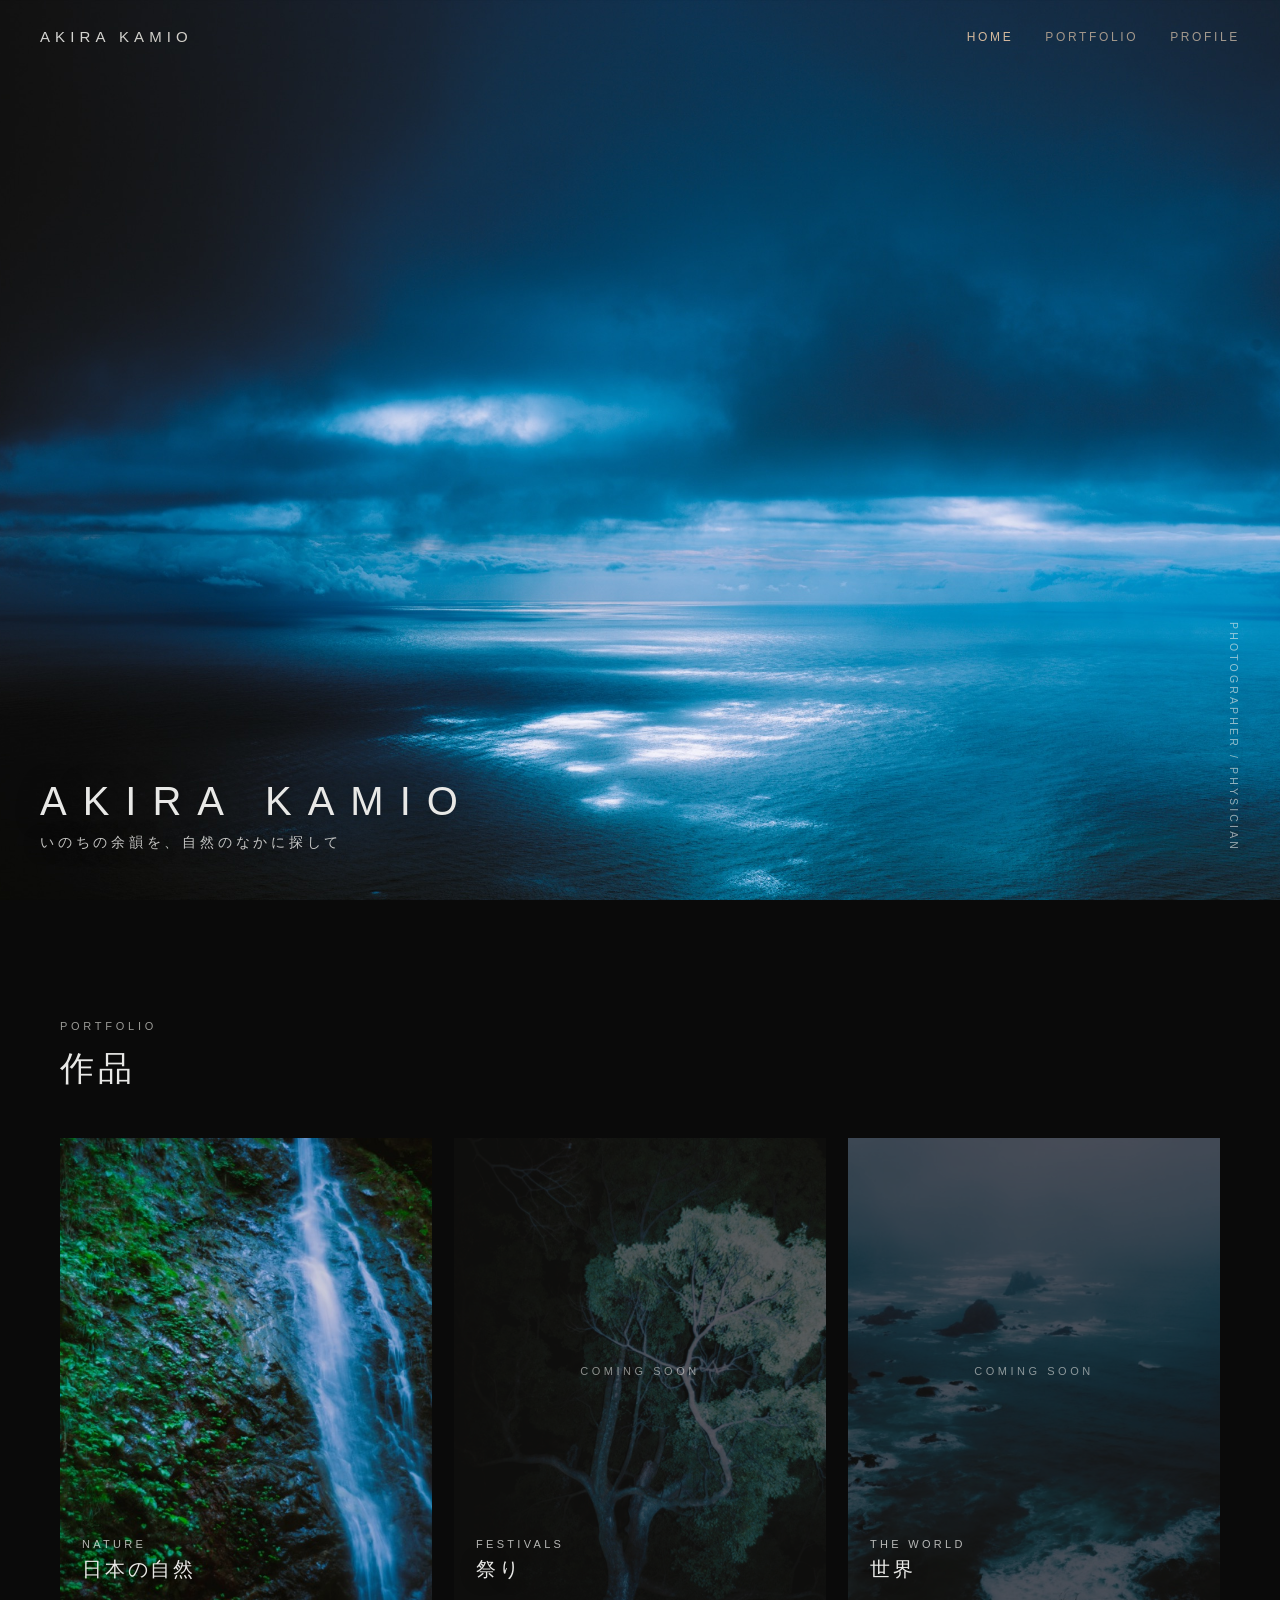
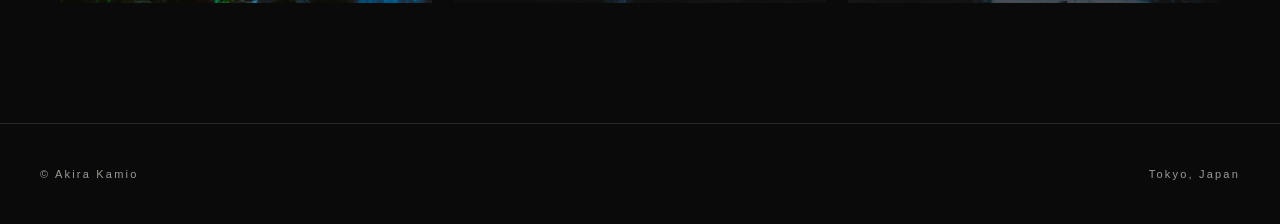
==== index.html @ 3ce9a60b "Initial portfolio site: home slideshow, nature gallery (30 works), profile Co-Authored-By: Claude Fa" ====
<!DOCTYPE html>
<html lang="ja">
<head>
<meta charset="UTF-8">
<meta name="viewport" content="width=device-width, initial-scale=1.0">
<title>AKIRA KAMIO | Photographer</title>
<meta name="description" content="神尾友彬 — 医師として生死の境界に立ち会いながら、日本の自然観と死生観を撮る写真家。">
<link rel="stylesheet" href="css/style.css">
</head>
<body>

<header class="site-header">
  <a class="brand" href="index.html">Akira Kamio</a>
  <nav class="nav">
    <a href="index.html" class="active">Home</a>
    <a href="portfolio.html">Portfolio</a>
    <a href="profile.html">Profile</a>
  </nav>
</header>

<!-- 大画面スクロール(スライドショー) -->
<section class="hero">
  <div class="hero-slide" style="background-image:url('images/nature/full/nature-04.jpg')"></div>
  <div class="hero-slide" style="background-image:url('images/nature/full/nature-06.jpg')"></div>
  <div class="hero-slide" style="background-image:url('images/nature/full/nature-08.jpg')"></div>
  <div class="hero-slide" style="background-image:url('images/nature/full/nature-28.jpg')"></div>
  <div class="hero-slide" style="background-image:url('images/nature/full/nature-02.jpg')"></div>
  <div class="hero-slide" style="background-image:url('images/nature/full/nature-12.jpg')"></div>

  <div class="hero-title">
    <h1>Akira Kamio</h1>
    <p>いのちの余韻を、自然のなかに探して</p>
  </div>
  <div class="hero-scrollhint">Photographer / Physician</div>
</section>

<section class="section">
  <p class="section-label">Portfolio</p>
  <h2 class="section-title">作品</h2>

  <div class="cat-grid">
    <a class="cat-card" href="nature.html">
      <img src="images/nature/thumb/nature-16.jpg" alt="日本の自然">
      <div class="cat-name"><span>Nature</span><strong>日本の自然</strong></div>
    </a>
    <div class="cat-card soon">
      <img src="images/nature/thumb/nature-23.jpg" alt="祭り">
      <div class="cat-name"><span>Festivals</span><strong>祭り</strong></div>
      <div class="cat-soon">Coming Soon</div>
    </div>
    <div class="cat-card soon">
      <img src="images/nature/thumb/nature-07.jpg" alt="世界">
      <div class="cat-name"><span>The World</span><strong>世界</strong></div>
      <div class="cat-soon">Coming Soon</div>
    </div>
  </div>
</section>

<footer class="site-footer">
  <span>© Akira Kamio</span>
  <span>Tokyo, Japan</span>
</footer>

<script src="js/main.js"></script>
</body>
</html>
---- css/style.css ----
/* ============================================
   AKIRA KAMIO — Photographer Portfolio
   black / minimal / photo-first
   ============================================ */

:root {
  --bg: #0a0a0a;
  --bg-soft: #111111;
  --text: #e8e8e6;
  --text-dim: #9a9a96;
  --line: #2a2a2a;
  --accent: #7fa8b8;
  --serif: "Hiragino Mincho ProN", "Yu Mincho", "Noto Serif JP", serif;
  --sans: "Helvetica Neue", Helvetica, "Hiragino Kaku Gothic ProN", "Yu Gothic", Arial, sans-serif;
}

* { margin: 0; padding: 0; box-sizing: border-box; }

html { scroll-behavior: smooth; }

body {
  background: var(--bg);
  color: var(--text);
  font-family: var(--sans);
  font-weight: 300;
  letter-spacing: 0.02em;
  -webkit-font-smoothing: antialiased;
}

img { max-width: 100%; display: block; }

a { color: inherit; text-decoration: none; }

/* ---------- Header ---------- */
.site-header {
  position: fixed;
  top: 0; left: 0; right: 0;
  z-index: 100;
  display: flex;
  align-items: center;
  justify-content: space-between;
  padding: 28px 40px;
  mix-blend-mode: difference;
}

.brand {
  font-size: 15px;
  letter-spacing: 0.34em;
  font-weight: 400;
  text-transform: uppercase;
}

.nav { display: flex; gap: 32px; }

.nav a {
  font-size: 12px;
  letter-spacing: 0.22em;
  text-transform: uppercase;
  color: var(--text);
  opacity: 0.75;
  transition: opacity 0.3s;
}

.nav a:hover, .nav a.active { opacity: 1; }

/* ---------- Home hero slideshow ---------- */
.hero {
  position: relative;
  height: 100vh;
  height: 100svh;
  overflow: hidden;
  background: #000;
}

.hero-slide {
  position: absolute;
  inset: 0;
  background-size: cover;
  background-position: center;
  opacity: 0;
  transition: opacity 2.4s ease;
}

.hero-slide.visible { opacity: 1; }

.hero-title {
  position: absolute;
  left: 40px;
  bottom: 48px;
  z-index: 5;
}

.hero-title h1 {
  font-size: clamp(22px, 3.4vw, 40px);
  font-weight: 300;
  letter-spacing: 0.4em;
  text-transform: uppercase;
  text-shadow: 0 1px 24px rgba(0,0,0,0.55);
}

.hero-title p {
  margin-top: 10px;
  font-family: var(--serif);
  font-size: 13.5px;
  letter-spacing: 0.28em;
  color: rgba(238,238,235,0.82);
  text-shadow: 0 1px 18px rgba(0,0,0,0.6);
}

.hero-scrollhint {
  position: absolute;
  right: 40px;
  bottom: 48px;
  z-index: 5;
  font-size: 10.5px;
  letter-spacing: 0.3em;
  text-transform: uppercase;
  color: rgba(238,238,235,0.6);
  writing-mode: vertical-rl;
}

/* ---------- Section base ---------- */
.section {
  max-width: 1240px;
  margin: 0 auto;
  padding: 120px 40px;
}

.section-label {
  font-size: 11px;
  letter-spacing: 0.34em;
  text-transform: uppercase;
  color: var(--text-dim);
  margin-bottom: 14px;
}

.section-title {
  font-family: var(--serif);
  font-size: clamp(24px, 3vw, 34px);
  font-weight: 400;
  letter-spacing: 0.12em;
  margin-bottom: 46px;
}

/* ---------- Portfolio category tiles ---------- */
.cat-grid {
  display: grid;
  grid-template-columns: repeat(3, 1fr);
  gap: 22px;
}

.cat-card {
  position: relative;
  aspect-ratio: 4 / 5;
  overflow: hidden;
  background: var(--bg-soft);
}

.cat-card img {
  width: 100%; height: 100%;
  object-fit: cover;
  transition: transform 1.2s ease, opacity 0.6s;
  opacity: 0.88;
}

.cat-card:hover img { transform: scale(1.04); opacity: 1; }

.cat-card .cat-name {
  position: absolute;
  left: 22px; bottom: 20px;
  z-index: 2;
}

.cat-card .cat-name span {
  display: block;
  font-size: 11px;
  letter-spacing: 0.3em;
  text-transform: uppercase;
  color: rgba(238,238,235,0.75);
  margin-bottom: 6px;
}

.cat-card .cat-name strong {
  font-family: var(--serif);
  font-size: 20px;
  font-weight: 400;
  letter-spacing: 0.14em;
  text-shadow: 0 1px 16px rgba(0,0,0,0.6);
}

.cat-card.soon { pointer-events: none; }
.cat-card.soon img { opacity: 0.35; filter: grayscale(30%); }
.cat-card.soon .cat-soon {
  position: absolute; inset: 0;
  display: flex; align-items: center; justify-content: center;
  font-size: 11px; letter-spacing: 0.32em; text-transform: uppercase;
  color: rgba(238,238,235,0.55);
}

/* ---------- Gallery ---------- */
.gallery-intro {
  max-width: 640px;
  margin-bottom: 64px;
}

.gallery-intro p {
  font-family: var(--serif);
  font-size: 14.5px;
  line-height: 2.2;
  color: var(--text-dim);
}

.grid {
  display: grid;
  grid-template-columns: repeat(3, 1fr);
  gap: 18px;
}

.grid a {
  display: block;
  overflow: hidden;
  background: var(--bg-soft);
  aspect-ratio: 3 / 2;
}

.grid a.portrait { grid-row: span 2; aspect-ratio: auto; }

.grid img {
  width: 100%; height: 100%;
  object-fit: cover;
  opacity: 0.92;
  transition: opacity 0.5s, transform 1.2s ease;
}

.grid a:hover img { opacity: 1; transform: scale(1.025); }

/* ---------- Lightbox ---------- */
.lightbox {
  position: fixed; inset: 0;
  z-index: 200;
  background: rgba(4,4,4,0.96);
  display: none;
  align-items: center;
  justify-content: center;
}

.lightbox.open { display: flex; }

.lightbox img {
  max-width: 92vw;
  max-height: 88vh;
  object-fit: contain;
  box-shadow: 0 0 80px rgba(0,0,0,0.8);
}

.lb-btn {
  position: absolute;
  top: 50%;
  transform: translateY(-50%);
  background: none; border: none;
  color: rgba(238,238,235,0.65);
  font-size: 34px;
  font-weight: 200;
  cursor: pointer;
  padding: 24px;
  transition: color 0.3s;
}

.lb-btn:hover { color: #fff; }
.lb-prev { left: 8px; }
.lb-next { right: 8px; }

.lb-close {
  position: absolute;
  top: 20px; right: 28px;
  background: none; border: none;
  color: rgba(238,238,235,0.65);
  font-size: 26px;
  cursor: pointer;
  transition: color 0.3s;
}

.lb-close:hover { color: #fff; }

/* ---------- Profile ---------- */
.profile-wrap {
  display: grid;
  grid-template-columns: 5fr 7fr;
  gap: 72px;
  align-items: start;
}

.profile-photo img { width: 100%; opacity: 0.94; }

.profile-name {
  font-family: var(--serif);
  font-size: 26px;
  font-weight: 400;
  letter-spacing: 0.16em;
  margin-bottom: 6px;
}

.profile-name-en {
  font-size: 11.5px;
  letter-spacing: 0.3em;
  text-transform: uppercase;
  color: var(--text-dim);
  margin-bottom: 36px;
}

.profile-body p {
  font-family: var(--serif);
  font-size: 14.5px;
  line-height: 2.3;
  margin-bottom: 1.8em;
  color: #d6d6d2;
}

.statement-block {
  margin-top: 72px;
  padding-top: 56px;
  border-top: 1px solid var(--line);
}

.statement-block h3 {
  font-family: var(--serif);
  font-size: 19px;
  font-weight: 400;
  letter-spacing: 0.2em;
  margin-bottom: 34px;
}

/* ---------- Footer ---------- */
.site-footer {
  border-top: 1px solid var(--line);
  padding: 44px 40px;
  display: flex;
  justify-content: space-between;
  align-items: center;
  font-size: 11px;
  letter-spacing: 0.2em;
  color: var(--text-dim);
}

/* ---------- Responsive ---------- */
@media (max-width: 900px) {
  .site-header { padding: 20px 20px; }
  .nav { gap: 18px; }
  .section { padding: 80px 20px; }
  .cat-grid { grid-template-columns: 1fr; }
  .cat-card { aspect-ratio: 3 / 2; }
  .grid { grid-template-columns: repeat(2, 1fr); gap: 10px; }
  .profile-wrap { grid-template-columns: 1fr; gap: 40px; }
  .hero-title { left: 20px; bottom: 36px; }
  .hero-scrollhint { display: none; }
}
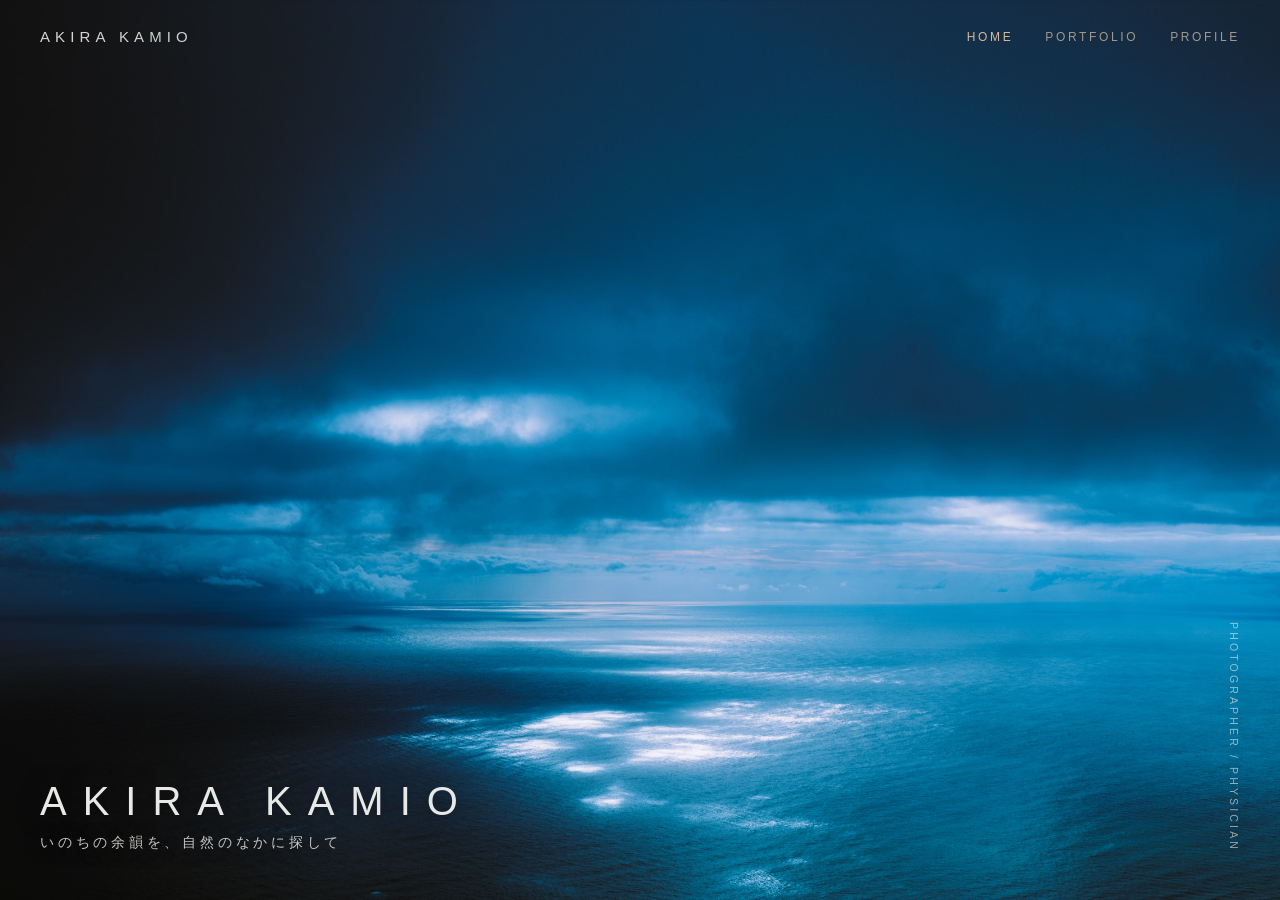
==== commit 54a5fca5: "Home to hero-only, remove statement block, rename to 神尾彬 Co-Authored-By: Claude Fable 5 <noreply@ant" ====
--- a/index.html
+++ b/index.html
@@ -4,7 +4,7 @@
 <meta charset="UTF-8">
 <meta name="viewport" content="width=device-width, initial-scale=1.0">
 <title>AKIRA KAMIO | Photographer</title>
-<meta name="description" content="神尾友彬 — 医師として生死の境界に立ち会いながら、日本の自然観と死生観を撮る写真家。">
+<meta name="description" content="神尾彬 — 医師として生死の境界に立ち会いながら、日本の自然観と死生観を撮る写真家。">
 <link rel="stylesheet" href="css/style.css">
 </head>
 <body>
@@ -34,33 +34,6 @@
   <div class="hero-scrollhint">Photographer / Physician</div>
 </section>
 
-<section class="section">
-  <p class="section-label">Portfolio</p>
-  <h2 class="section-title">作品</h2>
-
-  <div class="cat-grid">
-    <a class="cat-card" href="nature.html">
-      <img src="images/nature/thumb/nature-16.jpg" alt="日本の自然">
-      <div class="cat-name"><span>Nature</span><strong>日本の自然</strong></div>
-    </a>
-    <div class="cat-card soon">
-      <img src="images/nature/thumb/nature-23.jpg" alt="祭り">
-      <div class="cat-name"><span>Festivals</span><strong>祭り</strong></div>
-      <div class="cat-soon">Coming Soon</div>
-    </div>
-    <div class="cat-card soon">
-      <img src="images/nature/thumb/nature-07.jpg" alt="世界">
-      <div class="cat-name"><span>The World</span><strong>世界</strong></div>
-      <div class="cat-soon">Coming Soon</div>
-    </div>
-  </div>
-</section>
-
-<footer class="site-footer">
-  <span>© Akira Kamio</span>
-  <span>Tokyo, Japan</span>
-</footer>
-
 <script src="js/main.js"></script>
 </body>
 </html>
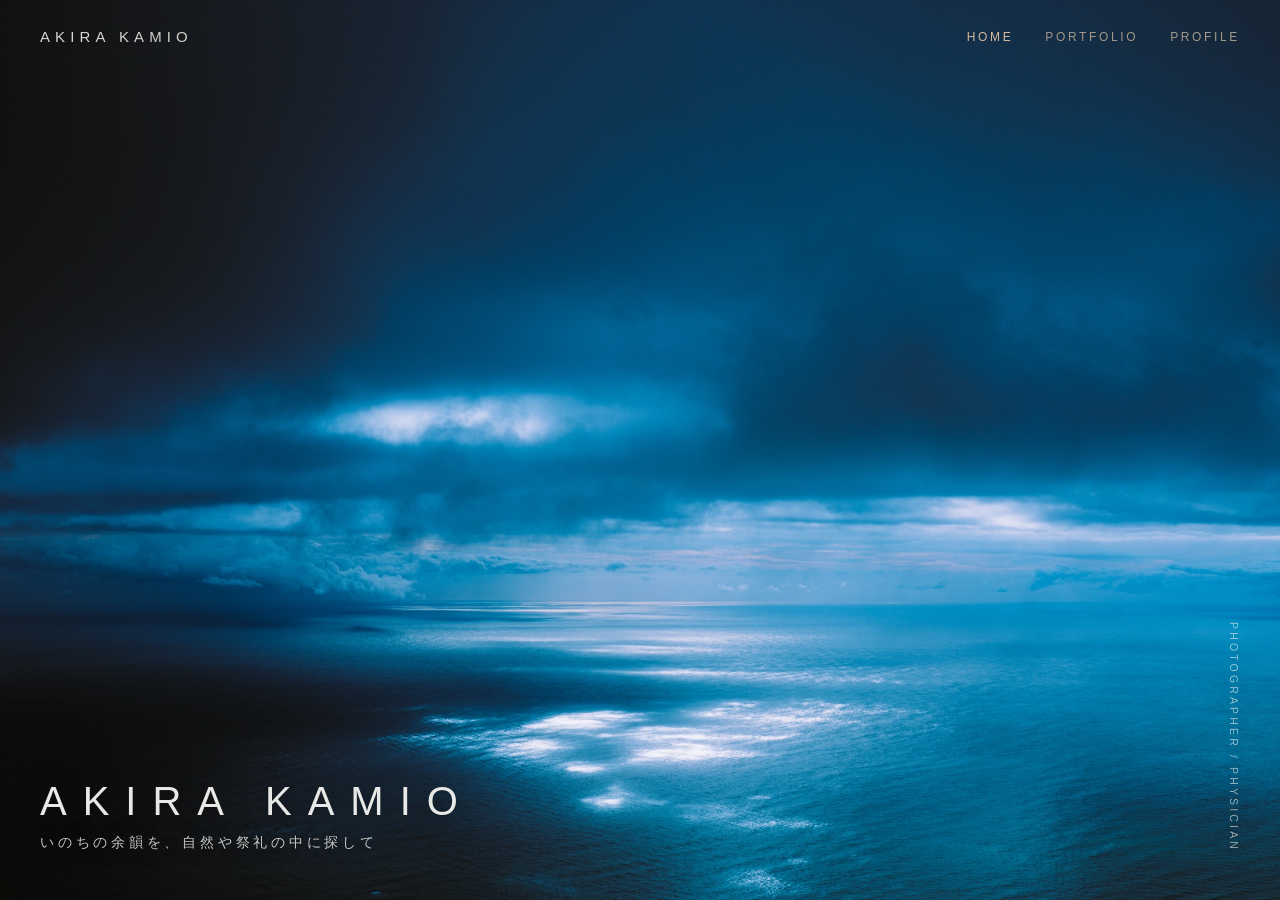
==== commit bdf78ea1: "Update hero tagline to include festivals Co-Authored-By: Claude Fable 5 <noreply@anthropic.com>" ====
--- a/index.html
+++ b/index.html
@@ -29,7 +29,7 @@
 
   <div class="hero-title">
     <h1>Akira Kamio</h1>
-    <p>いのちの余韻を、自然のなかに探して</p>
+    <p>いのちの余韻を、自然や祭礼の中に探して</p>
   </div>
   <div class="hero-scrollhint">Photographer / Physician</div>
 </section>
